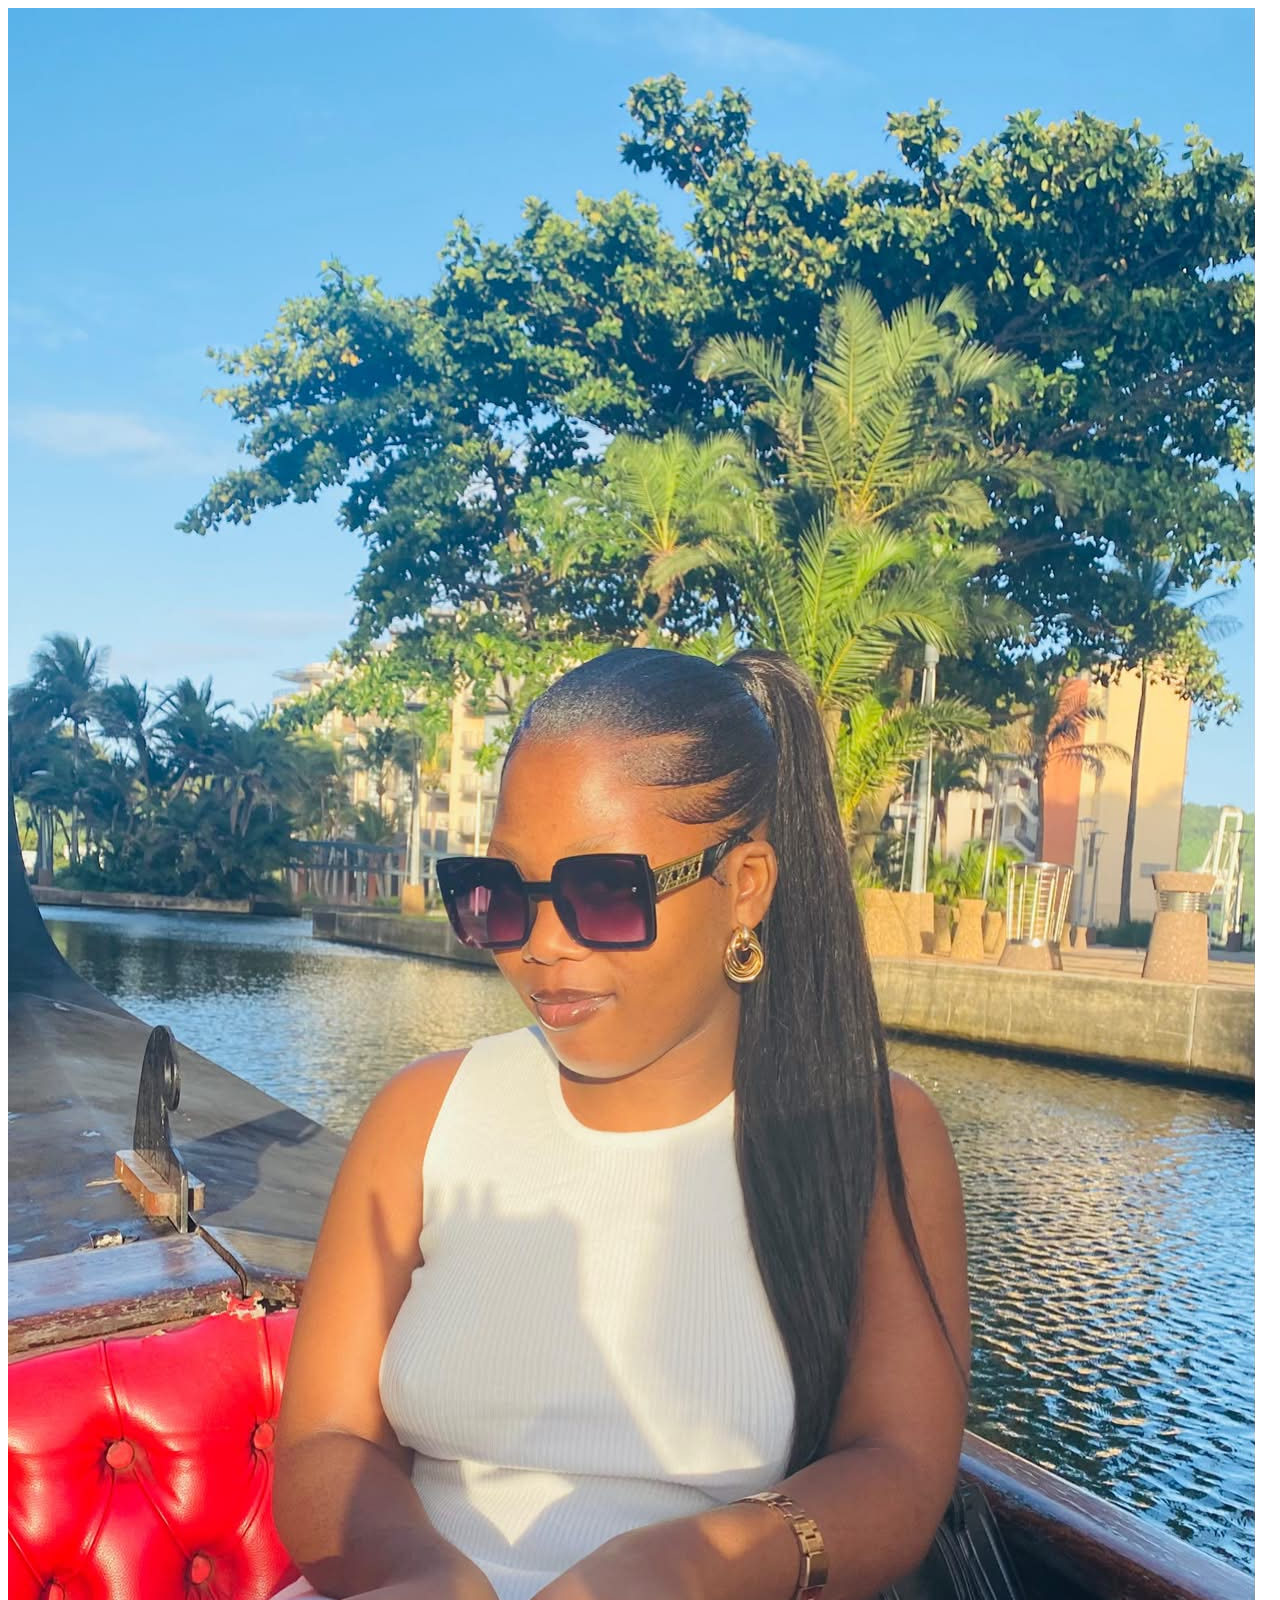
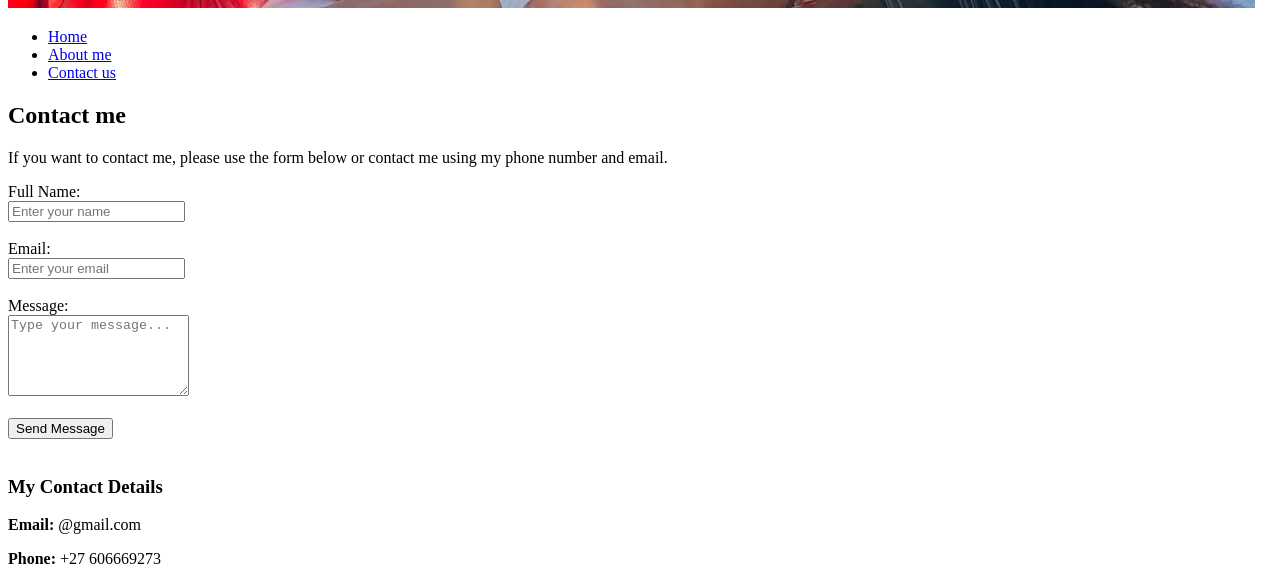
==== about.html @ 9baeecc5 "Added about file" ====
<!DOCTYPE html>
<html lang="en">
<head>
  <meta charset="UTF-8">
  <meta name="viewport" content="width=device-width, initial-scale=1.0">
  <title>My Portfolio | Contact</title>
  <link rel="stylesheet" href="style.css">
</head>
<body>

  <div class="container">

    <!-- Navbar -->
    <div class="navbar">
      <img src="./images/khethy.image.jpeg" alt="Logo">

      <ul>
        <li><a href="index.html">Home</a></li>
        <li><a href="about.html">About me</a></li>
        <li><a href="contact.html">Contact us</a></li>
      </ul>
    </div>

    <h2>Contact me</h2>
    <p>If you want to contact me, please use the form below or contact me using my phone number and email.</p>

    <form>
      <label>Full Name:</label><br>
      <input type="text" placeholder="Enter your name" required><br><br>

      <label>Email:</label><br>
      <input type="email" placeholder="Enter your email" required><br><br>

      <label>Message:</label><br>
      <textarea rows="5" placeholder="Type your message..." required></textarea><br><br>

      <button type="submit">Send Message</button>
    </form>

    <br>

    <h3>My Contact Details</h3>
    <p><b>Email:</b> <khethiwe class="ngema04"></khethiwe>@gmail.com</p>
    <p><b>Phone:</b> +27 606669273</p>

  </div>

</body>
</html>
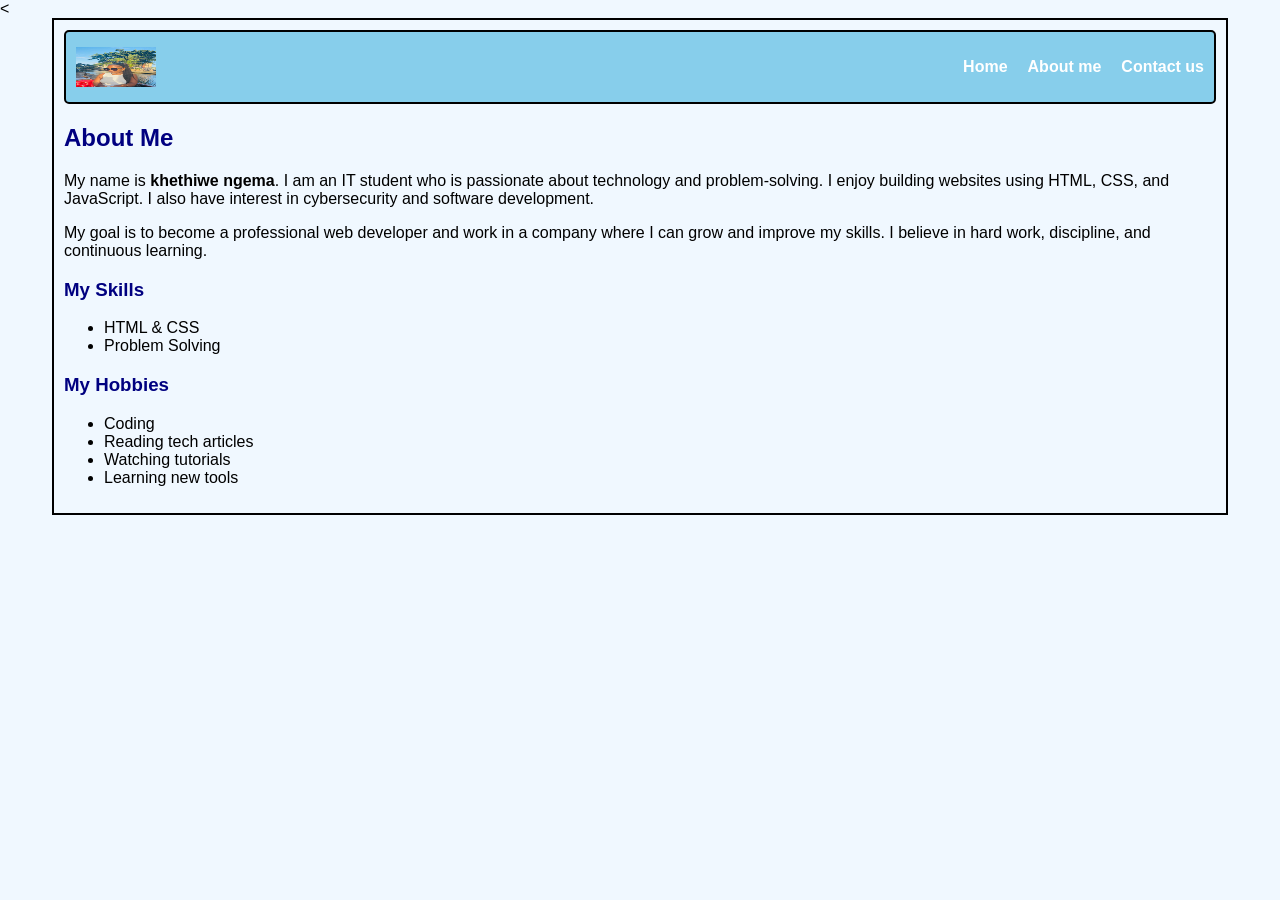
==== commit 4fc862d2: "Edited about file" ====
--- a/about.html
+++ b/about.html
@@ -1,9 +1,9 @@
-<!DOCTYPE html>
+<<!DOCTYPE html>
 <html lang="en">
 <head>
   <meta charset="UTF-8">
   <meta name="viewport" content="width=device-width, initial-scale=1.0">
-  <title>My Portfolio | Contact</title>
+  <title>My Portfolio | About</title>
   <link rel="stylesheet" href="style.css">
 </head>
 <body>
@@ -21,27 +21,32 @@
       </ul>
     </div>
 
-    <h2>Contact me</h2>
-    <p>If you want to contact me, please use the form below or contact me using my phone number and email.</p>
+    <h2>About Me</h2>
 
-    <form>
-      <label>Full Name:</label><br>
-      <input type="text" placeholder="Enter your name" required><br><br>
+    <p>
+      My name is <b>khethiwe ngema</b>. I am an IT student who is passionate about technology and problem-solving.
+      I enjoy building websites using HTML, CSS, and JavaScript. I also have interest in cybersecurity and
+      software development.
+    </p>
 
-      <label>Email:</label><br>
-      <input type="email" placeholder="Enter your email" required><br><br>
+    <p>
+      My goal is to become a professional web developer and work in a company where I can grow and improve my skills.
+      I believe in hard work, discipline, and continuous learning.
+    </p>
 
-      <label>Message:</label><br>
-      <textarea rows="5" placeholder="Type your message..." required></textarea><br><br>
+    <h3>My Skills</h3>
+    <ul>
+      <li>HTML & CSS</li>
+      <li>Problem Solving</li>
+    </ul>
 
-      <button type="submit">Send Message</button>
-    </form>
-
-    <br>
-
-    <h3>My Contact Details</h3>
-    <p><b>Email:</b> <khethiwe class="ngema04"></khethiwe>@gmail.com</p>
-    <p><b>Phone:</b> +27 606669273</p>
+    <h3>My Hobbies</h3>
+    <ul>
+      <li>Coding</li>
+      <li>Reading tech articles</li>
+      <li>Watching tutorials</li>
+      <li>Learning new tools</li>
+    </ul>
 
   </div>
 
--- a/style.css
+++ b/style.css
@@ -0,0 +1,191 @@
+body {
+  margin: 0;
+  font-family: Arial, sans-serif;
+  background: #f0f8ff;
+}
+
+.container {
+  width: 90%;
+  margin: auto;
+  border: 2px solid black;
+  padding: 10px;
+}
+
+/* Navbar */
+.navbar {
+  display: flex;
+  justify-content: space-between;
+  align-items: center;
+  background: #87CEEB;
+  border: 2px solid black;
+  padding: 10px;
+  border-radius: 5px;
+}
+
+.navbar img {
+  width: 80px;
+  height: 40px;
+}
+
+.navbar ul {
+  list-style: none;
+  display: flex;
+  gap: 20px;
+}
+
+.navbar ul li a {
+  text-decoration: none;
+  color: white;
+  font-weight: bold;
+  transition: 0.3s;
+}
+
+.navbar ul li a:hover {
+  color: black;
+}
+
+/* Hero Section */
+.hero {
+  background: #87CEEB;
+  border: 2px solid black;
+  height: 250px;
+  margin-top: 10px;
+  display: flex;
+  justify-content: center;
+  align-items: center;
+  border-radius: 5px;
+}
+
+/* About Section */
+.about-section {
+  background: white;
+  display: flex;
+  justify-content: space-between;
+  align-items: center;
+  margin-top: 20px;
+  padding: 20px;
+  border-radius: 5px;
+  border: 2px solid #87CEEB;
+}
+
+.about-text {
+  width: 60%;
+}
+
+.about-text h2 {
+  font-size: 25px;
+  color: #000080;
+}
+
+.profile-circle {
+  width: 200px;
+  height: 200px;
+  border-radius: 50%;
+  border: 4px solid #87CEEB;
+  overflow: hidden;
+}
+
+.profile-circle img {
+  width: 100%;
+  height: 100%;
+  object-fit: cover;
+}
+
+/* Footer */
+.footer {
+  background: #87CEEB;
+  border-top: 2px solid black;
+  margin-top: 20px;
+  padding: 15px;
+  display: flex;
+  justify-content: space-between;
+  border-radius: 5px;
+  color: white;
+}
+
+.footer div {
+  width: 30%;
+}
+
+.footer h4 {
+  color: black;
+}
+
+.social-icons {
+  display: flex;
+  gap: 10px;
+}
+
+.social-icons a {
+  text-decoration: none;
+  background: white;
+  border: 2px solid black;
+  padding: 8px;
+  border-radius: 50%;
+  font-weight: bold;
+  color: #87CEEB;
+  transition: 0.3s;
+}
+
+.social-icons a:hover {
+  background: black;
+  color: #87CEEB;
+}
+
+.map iframe {
+  width: 100%;
+  height: 100px;
+  border: 2px solid black;
+}
+
+/* Form Styling */
+form {
+  background: white;
+  padding: 20px;
+  border-radius: 5px;
+  border: 2px solid #87CEEB;
+}
+
+label {
+  font-weight: bold;
+  color: black;
+}
+
+input[type="text"],
+input[type="email"],
+textarea {
+  width: 100%;
+  padding: 10px;
+  margin: 5px 0 15px 0;
+  border: 2px solid #87CEEB;
+  border-radius: 5px;
+  font-family: Arial, sans-serif;
+}
+
+input[type="text"]:focus,
+input[type="email"]:focus,
+textarea:focus {
+  outline: none;
+  border: 2px solid #000080;
+  background: #f0f8ff;
+}
+
+button {
+  background: #87CEEB;
+  color: white;
+  padding: 12px 25px;
+  border: 2px solid black;
+  border-radius: 5px;
+  font-weight: bold;
+  cursor: pointer;
+  transition: 0.3s;
+}
+
+button:hover {
+  background: black;
+  color: #87CEEB;
+}
+
+h2, h3 {
+  color: #000080;
+}
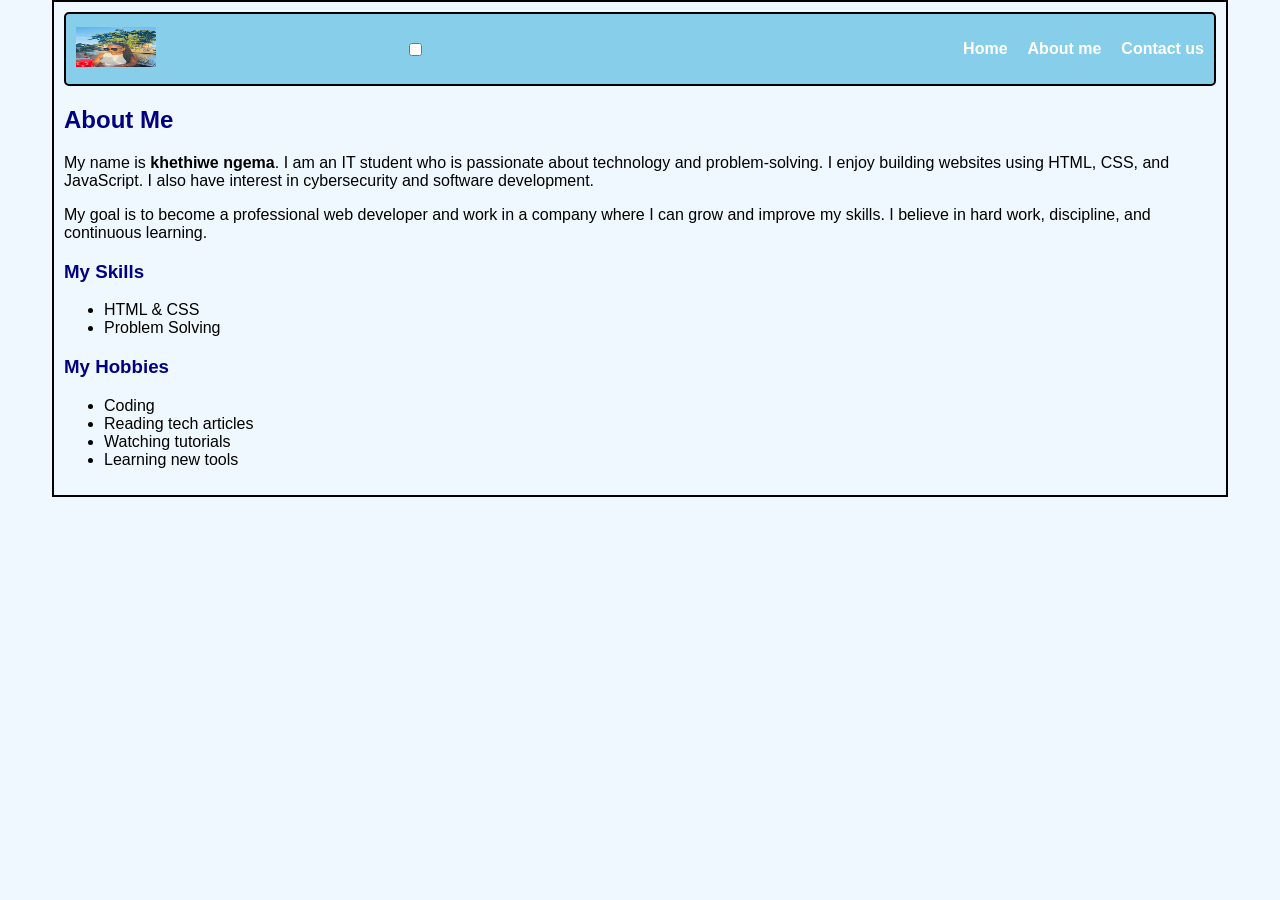
==== commit 20df044b: "Added CSS" ====
--- a/about.html
+++ b/about.html
@@ -1,4 +1,4 @@
-<<!DOCTYPE html>
+<!DOCTYPE html>
 <html lang="en">
 <head>
   <meta charset="UTF-8">
@@ -11,15 +11,21 @@
   <div class="container">
 
     <!-- Navbar -->
-    <div class="navbar">
-      <img src="./images/khethy.image.jpeg" alt="Logo">
+    <nav class="navbar" role="navigation">
+      <a class="brand" href="index.html"><img src="./images/khethy.image.jpeg" alt="Logo"></a>
+      <input type="checkbox" id="nav-toggle" class="nav-toggle">
+      <label for="nav-toggle" class="hamburger" aria-label="Toggle menu">
+        <span></span>
+        <span></span>
+        <span></span>
+      </label>
 
-      <ul>
+      <ul class="menu">
         <li><a href="index.html">Home</a></li>
         <li><a href="about.html">About me</a></li>
         <li><a href="contact.html">Contact us</a></li>
       </ul>
-    </div>
+    </nav>
 
     <h2>About Me</h2>
 
